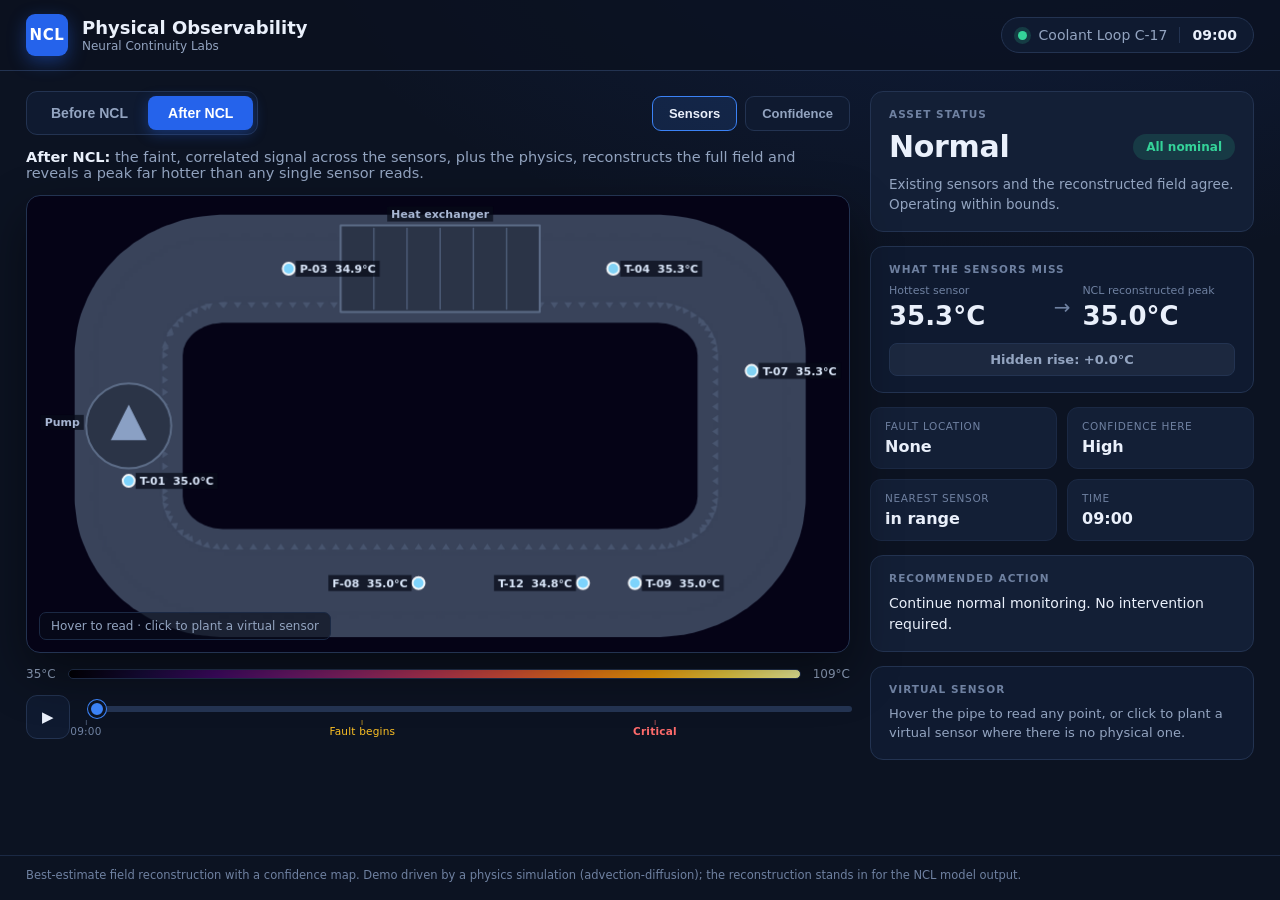
==== ncl_demo/index.html @ 21be3953 "NCL physical observability demo (2D + 3D combined) Co-Authored-By: Claude Opus 4.8 <noreply@anthropi" ====
<!DOCTYPE html>
<html lang="en">
<head>
  <meta charset="UTF-8">
  <meta name="viewport" content="width=device-width, initial-scale=1.0">
  <title>NCL · Physical Observability</title>
  <script>if (location.search.indexOf("embed") > -1) document.documentElement.classList.add("embed");</script>
  <script>document.write('<link rel="stylesheet" href="styles.css?cb=' + Date.now() + '">');</script>
  <noscript><link rel="stylesheet" href="styles.css"></noscript>
</head>
<body>
  <header class="topbar">
    <div class="brand-group">
      <span class="logo">NCL</span>
      <div class="brand-text">
        <strong>Physical Observability</strong>
        <span>Neural Continuity Labs</span>
      </div>
    </div>
    <div class="asset-strip">
      <span class="live-dot" id="liveDot"></span>
      <span id="assetName">Coolant Loop C-17</span>
      <span class="divider"></span>
      <span class="clock" id="clock">09:00</span>
    </div>
  </header>

  <main class="stage">
    <!-- LEFT: the field -->
    <section class="field-col">
      <div class="controls">
        <div class="seg" role="tablist" aria-label="Reconstruction mode">
          <button class="seg-btn" data-view="before" type="button">Before NCL</button>
          <button class="seg-btn is-active" data-view="after" type="button">After NCL</button>
        </div>
        <div class="toggles">
          <button class="pill is-active" data-overlay="sensors" type="button">Sensors</button>
          <button class="pill" data-overlay="confidence" type="button">Confidence</button>
        </div>
      </div>

      <p class="explainer" id="explainer">
        NCL reconstructs the full temperature field from the existing sparse sensors.
      </p>

      <div class="field-wrap" id="fieldWrap">
        <canvas id="fieldCanvas"></canvas>
        <canvas id="overlayCanvas"></canvas>
        <div class="probe-tip" id="probeTip" hidden></div>
        <div class="anomaly-callout" id="anomalyCallout" hidden></div>
        <div class="field-hint" id="fieldHint">Hover to read · click to plant a virtual sensor</div>
      </div>

      <div class="colorbar">
        <span id="cbMin">35°C</span>
        <div class="cb-track" id="cbTrack"></div>
        <span id="cbMax">84°C</span>
      </div>

      <div class="timeline">
        <button class="play-btn" id="playBtn" type="button" aria-label="Play">▶</button>
        <div class="track-wrap">
          <input id="timeline" type="range" min="0" max="47" step="1" value="0">
          <div class="ticks" id="ticks"></div>
        </div>
      </div>
    </section>

    <!-- RIGHT: operator output -->
    <aside class="ops">
      <div class="status-card" id="statusCard">
        <span class="eyebrow">Asset status</span>
        <div class="status-row">
          <h2 id="statusWord">Normal</h2>
          <span class="status-pill" id="statusPill">All nominal</span>
        </div>
        <p id="statusLine">Existing sensors and the reconstructed field agree. Operating normally.</p>
      </div>

      <div class="gap-card" id="gapCard">
        <span class="eyebrow">What the sensors miss</span>
        <div class="gap-row">
          <div class="gap-val">
            <small>Hottest sensor</small>
            <strong id="sensorPeak">35.2°C</strong>
          </div>
          <div class="gap-arrow">→</div>
          <div class="gap-val accent">
            <small>NCL reconstructed peak</small>
            <strong id="reconPeak">35.0°C</strong>
          </div>
        </div>
        <div class="gap-bar"><span id="gapHidden">Hidden rise: +0.0°C</span></div>
      </div>

      <div class="metric-grid">
        <div class="metric">
          <small>Fault location</small>
          <strong id="mLocation">None</strong>
        </div>
        <div class="metric">
          <small>Confidence here</small>
          <strong id="mConfidence">High</strong>
        </div>
        <div class="metric">
          <small>Nearest sensor</small>
          <strong id="mDistance">in range</strong>
        </div>
        <div class="metric">
          <small>Time</small>
          <strong id="mTime">09:00</strong>
        </div>
      </div>

      <div class="action-card" id="actionCard">
        <span class="eyebrow">Recommended action</span>
        <p id="actionText">Continue normal monitoring. No intervention required.</p>
      </div>

      <div class="probe-card">
        <span class="eyebrow">Virtual sensor</span>
        <p id="probeReadout">Hover anywhere on the field to read the reconstructed temperature, including regions with no physical sensor.</p>
      </div>
    </aside>
  </main>

  <footer class="footnote">
    Best-estimate field reconstruction with a confidence map. Demo driven by a physics simulation (advection-diffusion); the reconstruction stands in for the NCL model output.
  </footer>

  <!-- Load data + app cache-busted, so a fresh generate_field_data.py run or code edit always shows.
       document.write keeps them synchronous and ordered (data before app). -->
  <script>
    var _cb = Date.now();
    document.write('<scr' + 'ipt src="demo_data.js?cb=' + _cb + '"></scr' + 'ipt>');
    document.write('<scr' + 'ipt src="app.js?cb=' + _cb + '"></scr' + 'ipt>');
  </script>
</body>
</html>
---- ncl_demo/styles.css ----
:root {
  --bg: #0c1322;
  --panel: #131f36;
  --panel-2: #0f1a30;
  --line: #233351;
  --line-soft: #1b2944;
  --ink: #eaf0fb;
  --muted: #93a4c0;
  --muted-2: #6f81a1;
  --blue: #3b82f6;
  --blue-deep: #2563eb;
  --green: #34d399;
  --amber: #fbbf24;
  --red: #fb6f6f;
  --shadow: 0 20px 50px rgba(0, 0, 0, 0.45);
}

* { box-sizing: border-box; }

html, body { height: 100%; }

body {
  margin: 0;
  display: flex;
  flex-direction: column;
  min-height: 100vh;
  background:
    radial-gradient(1200px 600px at 78% -10%, rgba(37, 99, 235, 0.12), transparent 60%),
    var(--bg);
  color: var(--ink);
  font-family: Inter, ui-sans-serif, system-ui, -apple-system, "Segoe UI", sans-serif;
  -webkit-font-smoothing: antialiased;
}

/* ---------------- Header ---------------- */
.topbar {
  display: flex;
  align-items: center;
  justify-content: space-between;
  gap: 20px;
  padding: 14px 26px;
  border-bottom: 1px solid var(--line);
  background: rgba(10, 16, 30, 0.7);
}

/* Embedded in the combined 2D/3D shell: the shell supplies the header + footer. */
.embed .topbar { display: none; }
.embed .footnote { display: none; }

.brand-group { display: flex; align-items: center; gap: 14px; }

.logo {
  display: grid;
  place-items: center;
  width: 42px;
  height: 42px;
  border-radius: 9px;
  background: var(--blue-deep);
  color: #fff;
  font-weight: 800;
  font-size: 15px;
  letter-spacing: 0.04em;
  box-shadow: 0 6px 18px rgba(37, 99, 235, 0.4);
}

.brand-text { display: flex; flex-direction: column; line-height: 1.2; }
.brand-text strong { font-size: 18px; font-weight: 700; }
.brand-text span { font-size: 12px; color: var(--muted); }

.asset-strip {
  display: flex;
  align-items: center;
  gap: 12px;
  padding: 9px 16px;
  border: 1px solid var(--line);
  border-radius: 999px;
  background: var(--panel-2);
  font-size: 14px;
  color: var(--muted);
}
.asset-strip .clock { color: var(--ink); font-weight: 700; font-variant-numeric: tabular-nums; }
.asset-strip .divider { width: 1px; height: 16px; background: var(--line); }

.live-dot {
  width: 9px; height: 9px; border-radius: 50%;
  background: var(--green);
  box-shadow: 0 0 0 4px rgba(52, 211, 153, 0.18);
}
.live-dot.watch { background: var(--amber); box-shadow: 0 0 0 4px rgba(251, 191, 36, 0.18); }
.live-dot.warning { background: var(--red); box-shadow: 0 0 0 4px rgba(251, 111, 111, 0.2); animation: pulse 1.4s infinite; }
.live-dot.critical { background: #ef4444; box-shadow: 0 0 0 4px rgba(239, 68, 68, 0.28); animation: pulse 0.9s infinite; }

@keyframes pulse {
  0%, 100% { box-shadow: 0 0 0 3px rgba(251, 111, 111, 0.28); }
  50% { box-shadow: 0 0 0 8px rgba(251, 111, 111, 0.05); }
}

/* ---------------- Layout ---------------- */
.stage {
  flex: 1;
  display: grid;
  grid-template-columns: minmax(0, 1fr) 384px;
  gap: 20px;
  padding: 20px 26px;
  align-items: start;
}

.field-col { display: flex; flex-direction: column; gap: 14px; min-width: 0; }

/* ---------------- Controls ---------------- */
.controls {
  display: flex;
  align-items: center;
  justify-content: space-between;
  gap: 16px;
  flex-wrap: wrap;
}

.seg {
  display: inline-flex;
  padding: 4px;
  border: 1px solid var(--line);
  border-radius: 11px;
  background: var(--panel-2);
}
.seg-btn {
  appearance: none;
  border: 0;
  padding: 9px 20px;
  border-radius: 8px;
  background: transparent;
  color: var(--muted);
  font-size: 14px;
  font-weight: 700;
  cursor: pointer;
  transition: background 140ms ease, color 140ms ease;
}
.seg-btn.is-active { background: var(--blue-deep); color: #fff; box-shadow: 0 4px 14px rgba(37, 99, 235, 0.35); }

.toggles { display: inline-flex; gap: 8px; }
.pill {
  appearance: none;
  padding: 9px 16px;
  border: 1px solid var(--line);
  border-radius: 9px;
  background: var(--panel-2);
  color: var(--muted);
  font-size: 13px;
  font-weight: 650;
  cursor: pointer;
  transition: all 140ms ease;
}
.pill:hover { border-color: #2f4569; }
.pill.is-active { border-color: var(--blue); color: var(--ink); background: rgba(59, 130, 246, 0.14); }
.pill.disabled { opacity: 0.4; cursor: not-allowed; }

.explainer {
  margin: 0;
  font-size: 14.5px;
  color: var(--muted);
  min-height: 20px;
}
.explainer strong { color: var(--ink); font-weight: 650; }

/* ---------------- Field ---------------- */
.field-wrap {
  position: relative;
  width: 100%;
  aspect-ratio: 180 / 100;
  border-radius: 14px;
  overflow: hidden;
  border: 1px solid var(--line);
  background: #050316;
  box-shadow: var(--shadow);
  cursor: crosshair;
}
.field-wrap canvas { position: absolute; inset: 0; width: 100%; height: 100%; display: block; }
#overlayCanvas { pointer-events: none; }

.probe-tip {
  position: absolute;
  z-index: 5;
  transform: translate(-50%, calc(-100% - 14px));
  padding: 7px 10px;
  border-radius: 8px;
  background: rgba(8, 13, 26, 0.92);
  border: 1px solid var(--line);
  color: var(--ink);
  font-size: 13px;
  font-weight: 650;
  white-space: nowrap;
  pointer-events: none;
  box-shadow: 0 8px 20px rgba(0,0,0,0.4);
}
.probe-tip small { display: block; color: var(--muted); font-weight: 500; font-size: 11px; }

.anomaly-callout {
  position: absolute;
  z-index: 4;
  padding: 8px 12px;
  border-radius: 9px;
  background: rgba(180, 35, 35, 0.16);
  border: 1px solid var(--red);
  color: #ffd9d9;
  font-size: 13px;
  font-weight: 700;
  pointer-events: none;
  backdrop-filter: blur(2px);
  white-space: nowrap;
}
.anomaly-callout small { display: block; font-weight: 500; color: #ffb4b4; font-size: 11px; }

.field-hint {
  position: absolute;
  z-index: 3;
  left: 12px;
  bottom: 12px;
  padding: 6px 11px;
  border-radius: 7px;
  background: rgba(8, 13, 26, 0.6);
  border: 1px solid var(--line-soft);
  color: var(--muted);
  font-size: 12px;
  pointer-events: none;
  transition: opacity 200ms ease;
}

/* ---------------- Colorbar ---------------- */
.colorbar { display: flex; align-items: center; gap: 12px; font-size: 12px; color: var(--muted); font-variant-numeric: tabular-nums; }
.cb-track { flex: 1; height: 10px; border-radius: 6px; border: 1px solid var(--line); }

/* ---------------- Timeline ---------------- */
.timeline { display: flex; align-items: center; gap: 16px; }
.play-btn {
  width: 44px; height: 44px;
  flex: none;
  border-radius: 11px;
  border: 1px solid var(--line);
  background: var(--panel-2);
  color: var(--ink);
  font-size: 15px;
  cursor: pointer;
  transition: all 140ms ease;
}
.play-btn:hover { border-color: var(--blue); color: var(--blue); }

.track-wrap { position: relative; flex: 1; }
input[type="range"] {
  -webkit-appearance: none; appearance: none;
  width: 100%; height: 6px; border-radius: 4px;
  background: var(--line);
  cursor: pointer;
}
input[type="range"]::-webkit-slider-thumb {
  -webkit-appearance: none; appearance: none;
  width: 18px; height: 18px; border-radius: 50%;
  background: var(--blue); border: 3px solid #0c1322;
  box-shadow: 0 0 0 1px var(--blue);
}
input[type="range"]::-moz-range-thumb {
  width: 16px; height: 16px; border-radius: 50%;
  background: var(--blue); border: 3px solid #0c1322;
}
.ticks { position: relative; height: 16px; margin-top: 4px; font-size: 10.5px; color: var(--muted-2); }
.ticks span {
  position: absolute; transform: translateX(-50%);
  white-space: nowrap; letter-spacing: 0.02em;
}
.ticks span.watch { color: var(--amber); }
.ticks span.warning { color: var(--red); }
.ticks span.critical { color: #ff6b6b; font-weight: 800; }
.ticks span b { display: block; transform: translateX(-50%); margin-left: 50%; width: 1px; height: 5px; background: currentColor; opacity: 0.6; }

/* ---------------- Ops panel ---------------- */
.ops { display: flex; flex-direction: column; gap: 14px; }

.status-card, .gap-card, .action-card, .probe-card {
  border: 1px solid var(--line);
  border-radius: 13px;
  background: var(--panel);
  padding: 16px 18px;
}

.eyebrow {
  display: block;
  margin-bottom: 9px;
  font-size: 10.5px;
  font-weight: 800;
  letter-spacing: 0.1em;
  text-transform: uppercase;
  color: var(--muted-2);
}

.status-row { display: flex; align-items: center; justify-content: space-between; gap: 12px; }
.status-row h2 { margin: 0; font-size: 30px; font-weight: 800; letter-spacing: -0.01em; }
.status-pill {
  padding: 6px 13px; border-radius: 999px;
  font-size: 12px; font-weight: 750;
  background: rgba(52, 211, 153, 0.15); color: var(--green);
}
.status-card p { margin: 10px 0 0; font-size: 13.5px; color: var(--muted); line-height: 1.5; }

.status-card.watch { border-color: rgba(251, 191, 36, 0.5); }
.status-card.watch .status-pill { background: rgba(251, 191, 36, 0.16); color: var(--amber); }
.status-card.warning { border-color: rgba(251, 111, 111, 0.55); background: linear-gradient(180deg, rgba(251,111,111,0.08), var(--panel)); }
.status-card.warning .status-pill { background: rgba(251, 111, 111, 0.18); color: var(--red); }
.status-card.critical { border-color: rgba(239, 68, 68, 0.85); background: linear-gradient(180deg, rgba(239,68,68,0.18), var(--panel)); box-shadow: 0 0 0 1px rgba(239,68,68,0.3), var(--shadow); }
.status-card.critical .status-pill { background: rgba(239, 68, 68, 0.26); color: #ff9a9a; }
.status-card.critical h2 { color: #ff8d8d; }

/* blind-gap hero */
.gap-card { background: var(--panel-2); }
.gap-row { display: flex; align-items: stretch; gap: 12px; }
.gap-val { flex: 1; }
.gap-val small { display: block; font-size: 11px; color: var(--muted-2); margin-bottom: 4px; }
.gap-val strong { font-size: 26px; font-weight: 800; font-variant-numeric: tabular-nums; }
.gap-val.accent strong { color: var(--amber); }
.gap-arrow { display: grid; place-items: center; color: var(--muted-2); font-size: 20px; }
.gap-bar {
  margin-top: 12px; padding: 8px 12px;
  border-radius: 8px;
  background: rgba(251, 191, 36, 0.12);
  border: 1px solid rgba(251, 191, 36, 0.3);
  color: var(--amber);
  font-size: 13px; font-weight: 750;
  text-align: center;
  transition: all 160ms ease;
}
.gap-card.calm .gap-val.accent strong { color: var(--ink); }
.gap-card.calm .gap-bar { background: rgba(147, 164, 192, 0.1); border-color: var(--line); color: var(--muted); }

.metric-grid { display: grid; grid-template-columns: 1fr 1fr; gap: 10px; }
.metric { padding: 12px 14px; border: 1px solid var(--line-soft); border-radius: 11px; background: var(--panel); }
.metric small { display: block; font-size: 10.5px; color: var(--muted-2); text-transform: uppercase; letter-spacing: 0.06em; margin-bottom: 5px; }
.metric strong { font-size: 16px; font-weight: 700; }

.action-card { border-color: var(--line); }
.action-card p { margin: 0; font-size: 14px; line-height: 1.5; color: var(--ink); }
.action-card.warning { border-color: rgba(251, 111, 111, 0.45); background: rgba(251, 111, 111, 0.06); }
.action-card.critical { border-color: rgba(239, 68, 68, 0.6); background: rgba(239, 68, 68, 0.1); }
.action-card.critical p { color: #ffdede; font-weight: 600; }

.probe-card { background: var(--panel-2); }
.probe-card p { margin: 0; font-size: 13px; line-height: 1.5; color: var(--muted); }
.probe-card.active p { color: var(--ink); }
.probe-card b { color: var(--blue); font-variant-numeric: tabular-nums; }

/* ---------------- Footer ---------------- */
.footnote {
  padding: 12px 26px 18px;
  font-size: 11.5px;
  color: var(--muted-2);
  border-top: 1px solid var(--line-soft);
}

/* ---------------- Responsive ---------------- */
@media (max-width: 1080px) {
  .stage { grid-template-columns: 1fr; }
  .ops { display: grid; grid-template-columns: 1fr 1fr; }
  .status-card, .action-card { grid-column: 1 / -1; }
}
@media (max-width: 640px) {
  .ops { grid-template-columns: 1fr; }
  .topbar { flex-direction: column; align-items: flex-start; gap: 10px; }
  .controls { gap: 10px; }
}
---- ncl_demo/styles.css ----
:root {
  --bg: #0c1322;
  --panel: #131f36;
  --panel-2: #0f1a30;
  --line: #233351;
  --line-soft: #1b2944;
  --ink: #eaf0fb;
  --muted: #93a4c0;
  --muted-2: #6f81a1;
  --blue: #3b82f6;
  --blue-deep: #2563eb;
  --green: #34d399;
  --amber: #fbbf24;
  --red: #fb6f6f;
  --shadow: 0 20px 50px rgba(0, 0, 0, 0.45);
}

* { box-sizing: border-box; }

html, body { height: 100%; }

body {
  margin: 0;
  display: flex;
  flex-direction: column;
  min-height: 100vh;
  background:
    radial-gradient(1200px 600px at 78% -10%, rgba(37, 99, 235, 0.12), transparent 60%),
    var(--bg);
  color: var(--ink);
  font-family: Inter, ui-sans-serif, system-ui, -apple-system, "Segoe UI", sans-serif;
  -webkit-font-smoothing: antialiased;
}

/* ---------------- Header ---------------- */
.topbar {
  display: flex;
  align-items: center;
  justify-content: space-between;
  gap: 20px;
  padding: 14px 26px;
  border-bottom: 1px solid var(--line);
  background: rgba(10, 16, 30, 0.7);
}

/* Embedded in the combined 2D/3D shell: the shell supplies the header + footer. */
.embed .topbar { display: none; }
.embed .footnote { display: none; }

.brand-group { display: flex; align-items: center; gap: 14px; }

.logo {
  display: grid;
  place-items: center;
  width: 42px;
  height: 42px;
  border-radius: 9px;
  background: var(--blue-deep);
  color: #fff;
  font-weight: 800;
  font-size: 15px;
  letter-spacing: 0.04em;
  box-shadow: 0 6px 18px rgba(37, 99, 235, 0.4);
}

.brand-text { display: flex; flex-direction: column; line-height: 1.2; }
.brand-text strong { font-size: 18px; font-weight: 700; }
.brand-text span { font-size: 12px; color: var(--muted); }

.asset-strip {
  display: flex;
  align-items: center;
  gap: 12px;
  padding: 9px 16px;
  border: 1px solid var(--line);
  border-radius: 999px;
  background: var(--panel-2);
  font-size: 14px;
  color: var(--muted);
}
.asset-strip .clock { color: var(--ink); font-weight: 700; font-variant-numeric: tabular-nums; }
.asset-strip .divider { width: 1px; height: 16px; background: var(--line); }

.live-dot {
  width: 9px; height: 9px; border-radius: 50%;
  background: var(--green);
  box-shadow: 0 0 0 4px rgba(52, 211, 153, 0.18);
}
.live-dot.watch { background: var(--amber); box-shadow: 0 0 0 4px rgba(251, 191, 36, 0.18); }
.live-dot.warning { background: var(--red); box-shadow: 0 0 0 4px rgba(251, 111, 111, 0.2); animation: pulse 1.4s infinite; }
.live-dot.critical { background: #ef4444; box-shadow: 0 0 0 4px rgba(239, 68, 68, 0.28); animation: pulse 0.9s infinite; }

@keyframes pulse {
  0%, 100% { box-shadow: 0 0 0 3px rgba(251, 111, 111, 0.28); }
  50% { box-shadow: 0 0 0 8px rgba(251, 111, 111, 0.05); }
}

/* ---------------- Layout ---------------- */
.stage {
  flex: 1;
  display: grid;
  grid-template-columns: minmax(0, 1fr) 384px;
  gap: 20px;
  padding: 20px 26px;
  align-items: start;
}

.field-col { display: flex; flex-direction: column; gap: 14px; min-width: 0; }

/* ---------------- Controls ---------------- */
.controls {
  display: flex;
  align-items: center;
  justify-content: space-between;
  gap: 16px;
  flex-wrap: wrap;
}

.seg {
  display: inline-flex;
  padding: 4px;
  border: 1px solid var(--line);
  border-radius: 11px;
  background: var(--panel-2);
}
.seg-btn {
  appearance: none;
  border: 0;
  padding: 9px 20px;
  border-radius: 8px;
  background: transparent;
  color: var(--muted);
  font-size: 14px;
  font-weight: 700;
  cursor: pointer;
  transition: background 140ms ease, color 140ms ease;
}
.seg-btn.is-active { background: var(--blue-deep); color: #fff; box-shadow: 0 4px 14px rgba(37, 99, 235, 0.35); }

.toggles { display: inline-flex; gap: 8px; }
.pill {
  appearance: none;
  padding: 9px 16px;
  border: 1px solid var(--line);
  border-radius: 9px;
  background: var(--panel-2);
  color: var(--muted);
  font-size: 13px;
  font-weight: 650;
  cursor: pointer;
  transition: all 140ms ease;
}
.pill:hover { border-color: #2f4569; }
.pill.is-active { border-color: var(--blue); color: var(--ink); background: rgba(59, 130, 246, 0.14); }
.pill.disabled { opacity: 0.4; cursor: not-allowed; }

.explainer {
  margin: 0;
  font-size: 14.5px;
  color: var(--muted);
  min-height: 20px;
}
.explainer strong { color: var(--ink); font-weight: 650; }

/* ---------------- Field ---------------- */
.field-wrap {
  position: relative;
  width: 100%;
  aspect-ratio: 180 / 100;
  border-radius: 14px;
  overflow: hidden;
  border: 1px solid var(--line);
  background: #050316;
  box-shadow: var(--shadow);
  cursor: crosshair;
}
.field-wrap canvas { position: absolute; inset: 0; width: 100%; height: 100%; display: block; }
#overlayCanvas { pointer-events: none; }

.probe-tip {
  position: absolute;
  z-index: 5;
  transform: translate(-50%, calc(-100% - 14px));
  padding: 7px 10px;
  border-radius: 8px;
  background: rgba(8, 13, 26, 0.92);
  border: 1px solid var(--line);
  color: var(--ink);
  font-size: 13px;
  font-weight: 650;
  white-space: nowrap;
  pointer-events: none;
  box-shadow: 0 8px 20px rgba(0,0,0,0.4);
}
.probe-tip small { display: block; color: var(--muted); font-weight: 500; font-size: 11px; }

.anomaly-callout {
  position: absolute;
  z-index: 4;
  padding: 8px 12px;
  border-radius: 9px;
  background: rgba(180, 35, 35, 0.16);
  border: 1px solid var(--red);
  color: #ffd9d9;
  font-size: 13px;
  font-weight: 700;
  pointer-events: none;
  backdrop-filter: blur(2px);
  white-space: nowrap;
}
.anomaly-callout small { display: block; font-weight: 500; color: #ffb4b4; font-size: 11px; }

.field-hint {
  position: absolute;
  z-index: 3;
  left: 12px;
  bottom: 12px;
  padding: 6px 11px;
  border-radius: 7px;
  background: rgba(8, 13, 26, 0.6);
  border: 1px solid var(--line-soft);
  color: var(--muted);
  font-size: 12px;
  pointer-events: none;
  transition: opacity 200ms ease;
}

/* ---------------- Colorbar ---------------- */
.colorbar { display: flex; align-items: center; gap: 12px; font-size: 12px; color: var(--muted); font-variant-numeric: tabular-nums; }
.cb-track { flex: 1; height: 10px; border-radius: 6px; border: 1px solid var(--line); }

/* ---------------- Timeline ---------------- */
.timeline { display: flex; align-items: center; gap: 16px; }
.play-btn {
  width: 44px; height: 44px;
  flex: none;
  border-radius: 11px;
  border: 1px solid var(--line);
  background: var(--panel-2);
  color: var(--ink);
  font-size: 15px;
  cursor: pointer;
  transition: all 140ms ease;
}
.play-btn:hover { border-color: var(--blue); color: var(--blue); }

.track-wrap { position: relative; flex: 1; }
input[type="range"] {
  -webkit-appearance: none; appearance: none;
  width: 100%; height: 6px; border-radius: 4px;
  background: var(--line);
  cursor: pointer;
}
input[type="range"]::-webkit-slider-thumb {
  -webkit-appearance: none; appearance: none;
  width: 18px; height: 18px; border-radius: 50%;
  background: var(--blue); border: 3px solid #0c1322;
  box-shadow: 0 0 0 1px var(--blue);
}
input[type="range"]::-moz-range-thumb {
  width: 16px; height: 16px; border-radius: 50%;
  background: var(--blue); border: 3px solid #0c1322;
}
.ticks { position: relative; height: 16px; margin-top: 4px; font-size: 10.5px; color: var(--muted-2); }
.ticks span {
  position: absolute; transform: translateX(-50%);
  white-space: nowrap; letter-spacing: 0.02em;
}
.ticks span.watch { color: var(--amber); }
.ticks span.warning { color: var(--red); }
.ticks span.critical { color: #ff6b6b; font-weight: 800; }
.ticks span b { display: block; transform: translateX(-50%); margin-left: 50%; width: 1px; height: 5px; background: currentColor; opacity: 0.6; }

/* ---------------- Ops panel ---------------- */
.ops { display: flex; flex-direction: column; gap: 14px; }

.status-card, .gap-card, .action-card, .probe-card {
  border: 1px solid var(--line);
  border-radius: 13px;
  background: var(--panel);
  padding: 16px 18px;
}

.eyebrow {
  display: block;
  margin-bottom: 9px;
  font-size: 10.5px;
  font-weight: 800;
  letter-spacing: 0.1em;
  text-transform: uppercase;
  color: var(--muted-2);
}

.status-row { display: flex; align-items: center; justify-content: space-between; gap: 12px; }
.status-row h2 { margin: 0; font-size: 30px; font-weight: 800; letter-spacing: -0.01em; }
.status-pill {
  padding: 6px 13px; border-radius: 999px;
  font-size: 12px; font-weight: 750;
  background: rgba(52, 211, 153, 0.15); color: var(--green);
}
.status-card p { margin: 10px 0 0; font-size: 13.5px; color: var(--muted); line-height: 1.5; }

.status-card.watch { border-color: rgba(251, 191, 36, 0.5); }
.status-card.watch .status-pill { background: rgba(251, 191, 36, 0.16); color: var(--amber); }
.status-card.warning { border-color: rgba(251, 111, 111, 0.55); background: linear-gradient(180deg, rgba(251,111,111,0.08), var(--panel)); }
.status-card.warning .status-pill { background: rgba(251, 111, 111, 0.18); color: var(--red); }
.status-card.critical { border-color: rgba(239, 68, 68, 0.85); background: linear-gradient(180deg, rgba(239,68,68,0.18), var(--panel)); box-shadow: 0 0 0 1px rgba(239,68,68,0.3), var(--shadow); }
.status-card.critical .status-pill { background: rgba(239, 68, 68, 0.26); color: #ff9a9a; }
.status-card.critical h2 { color: #ff8d8d; }

/* blind-gap hero */
.gap-card { background: var(--panel-2); }
.gap-row { display: flex; align-items: stretch; gap: 12px; }
.gap-val { flex: 1; }
.gap-val small { display: block; font-size: 11px; color: var(--muted-2); margin-bottom: 4px; }
.gap-val strong { font-size: 26px; font-weight: 800; font-variant-numeric: tabular-nums; }
.gap-val.accent strong { color: var(--amber); }
.gap-arrow { display: grid; place-items: center; color: var(--muted-2); font-size: 20px; }
.gap-bar {
  margin-top: 12px; padding: 8px 12px;
  border-radius: 8px;
  background: rgba(251, 191, 36, 0.12);
  border: 1px solid rgba(251, 191, 36, 0.3);
  color: var(--amber);
  font-size: 13px; font-weight: 750;
  text-align: center;
  transition: all 160ms ease;
}
.gap-card.calm .gap-val.accent strong { color: var(--ink); }
.gap-card.calm .gap-bar { background: rgba(147, 164, 192, 0.1); border-color: var(--line); color: var(--muted); }

.metric-grid { display: grid; grid-template-columns: 1fr 1fr; gap: 10px; }
.metric { padding: 12px 14px; border: 1px solid var(--line-soft); border-radius: 11px; background: var(--panel); }
.metric small { display: block; font-size: 10.5px; color: var(--muted-2); text-transform: uppercase; letter-spacing: 0.06em; margin-bottom: 5px; }
.metric strong { font-size: 16px; font-weight: 700; }

.action-card { border-color: var(--line); }
.action-card p { margin: 0; font-size: 14px; line-height: 1.5; color: var(--ink); }
.action-card.warning { border-color: rgba(251, 111, 111, 0.45); background: rgba(251, 111, 111, 0.06); }
.action-card.critical { border-color: rgba(239, 68, 68, 0.6); background: rgba(239, 68, 68, 0.1); }
.action-card.critical p { color: #ffdede; font-weight: 600; }

.probe-card { background: var(--panel-2); }
.probe-card p { margin: 0; font-size: 13px; line-height: 1.5; color: var(--muted); }
.probe-card.active p { color: var(--ink); }
.probe-card b { color: var(--blue); font-variant-numeric: tabular-nums; }

/* ---------------- Footer ---------------- */
.footnote {
  padding: 12px 26px 18px;
  font-size: 11.5px;
  color: var(--muted-2);
  border-top: 1px solid var(--line-soft);
}

/* ---------------- Responsive ---------------- */
@media (max-width: 1080px) {
  .stage { grid-template-columns: 1fr; }
  .ops { display: grid; grid-template-columns: 1fr 1fr; }
  .status-card, .action-card { grid-column: 1 / -1; }
}
@media (max-width: 640px) {
  .ops { grid-template-columns: 1fr; }
  .topbar { flex-direction: column; align-items: flex-start; gap: 10px; }
  .controls { gap: 10px; }
}
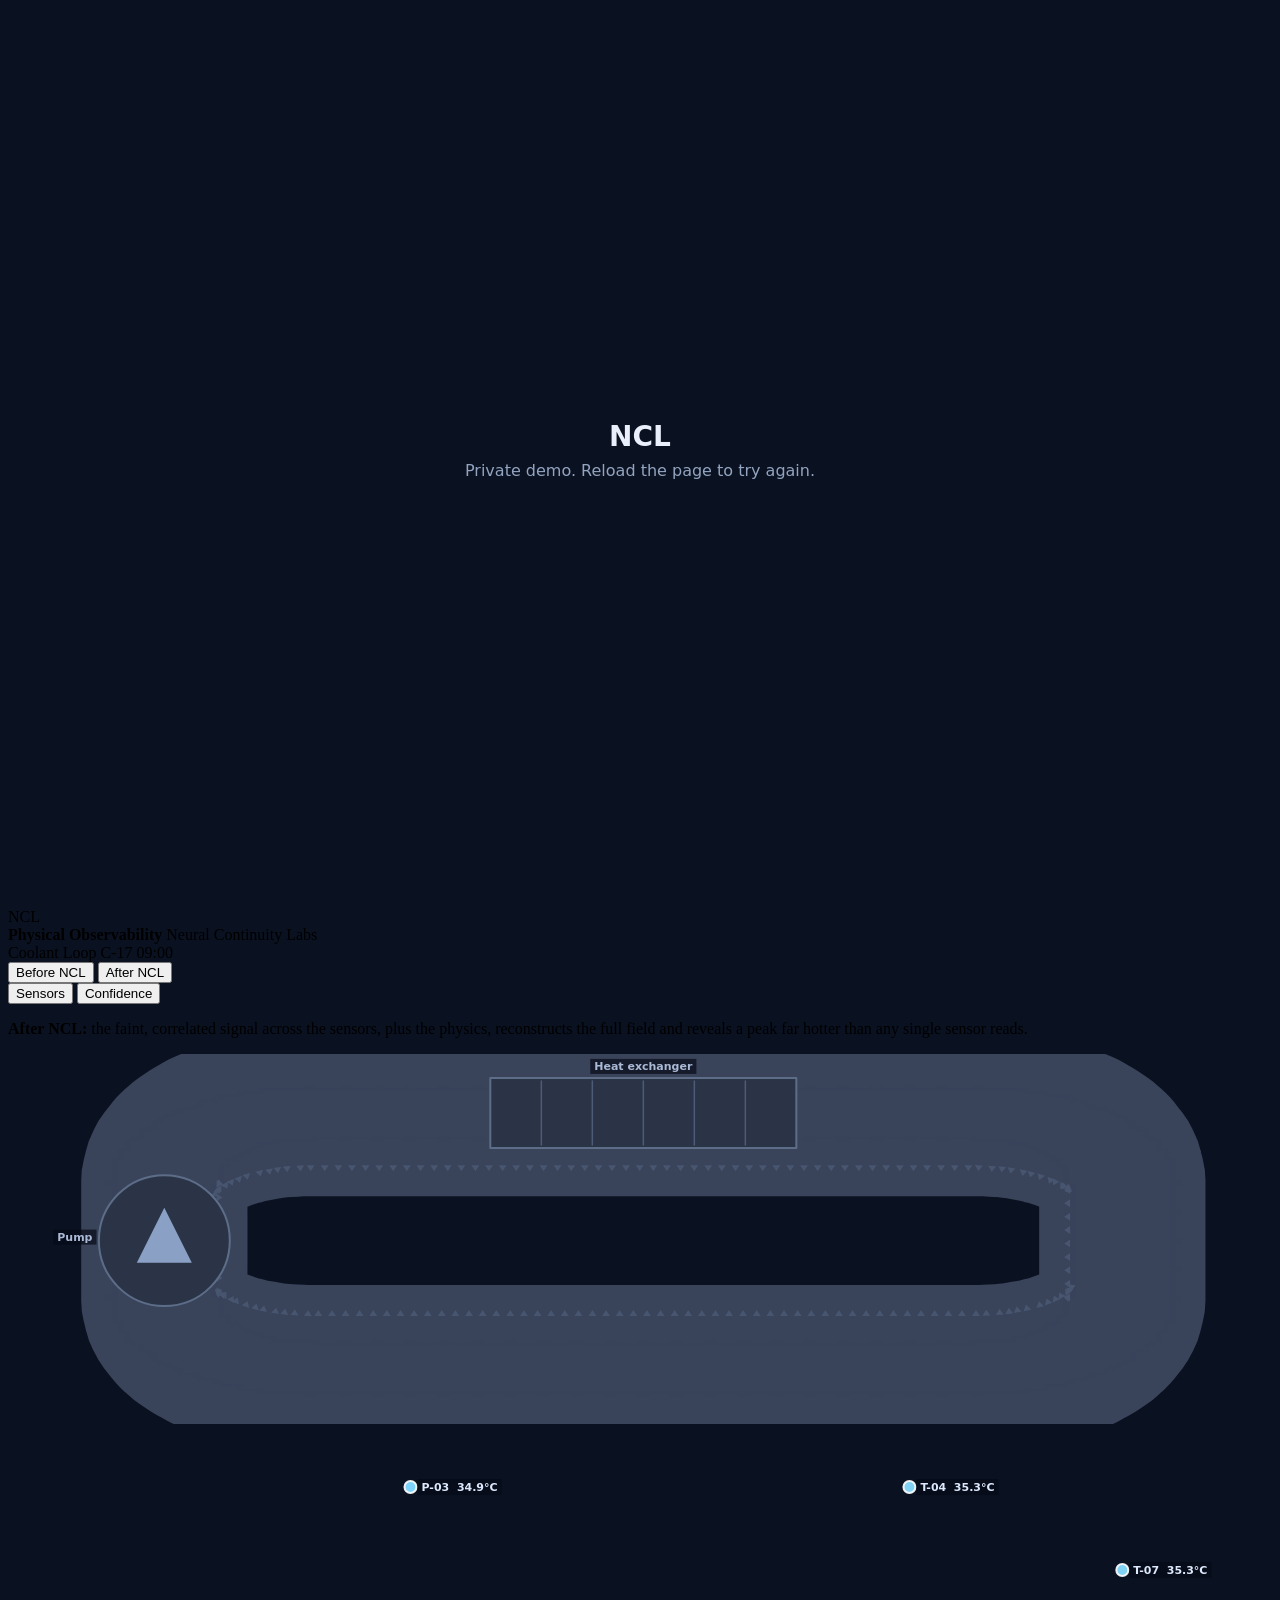
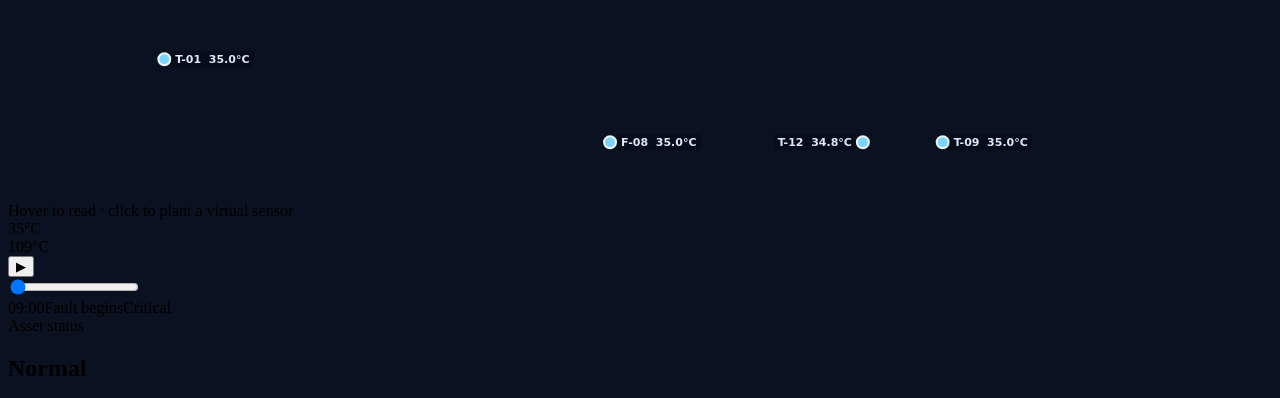
==== commit d48c270c: "Update demo (2026-06-12 20:56)" ====
--- a/ncl_demo/index.html
+++ b/ncl_demo/index.html
@@ -4,6 +4,7 @@
   <meta charset="UTF-8">
   <meta name="viewport" content="width=device-width, initial-scale=1.0">
   <title>NCL · Physical Observability</title>
+  <script>if (!/^(localhost|127\.0\.0\.1)$/.test(location.hostname) && location.protocol !== "file:") document.write('<scr' + 'ipt src="../gate.js"></scr' + 'ipt>');</script>
   <script>if (location.search.indexOf("embed") > -1) document.documentElement.classList.add("embed");</script>
   <script>document.write('<link rel="stylesheet" href="styles.css?cb=' + Date.now() + '">');</script>
   <noscript><link rel="stylesheet" href="styles.css"></noscript>
